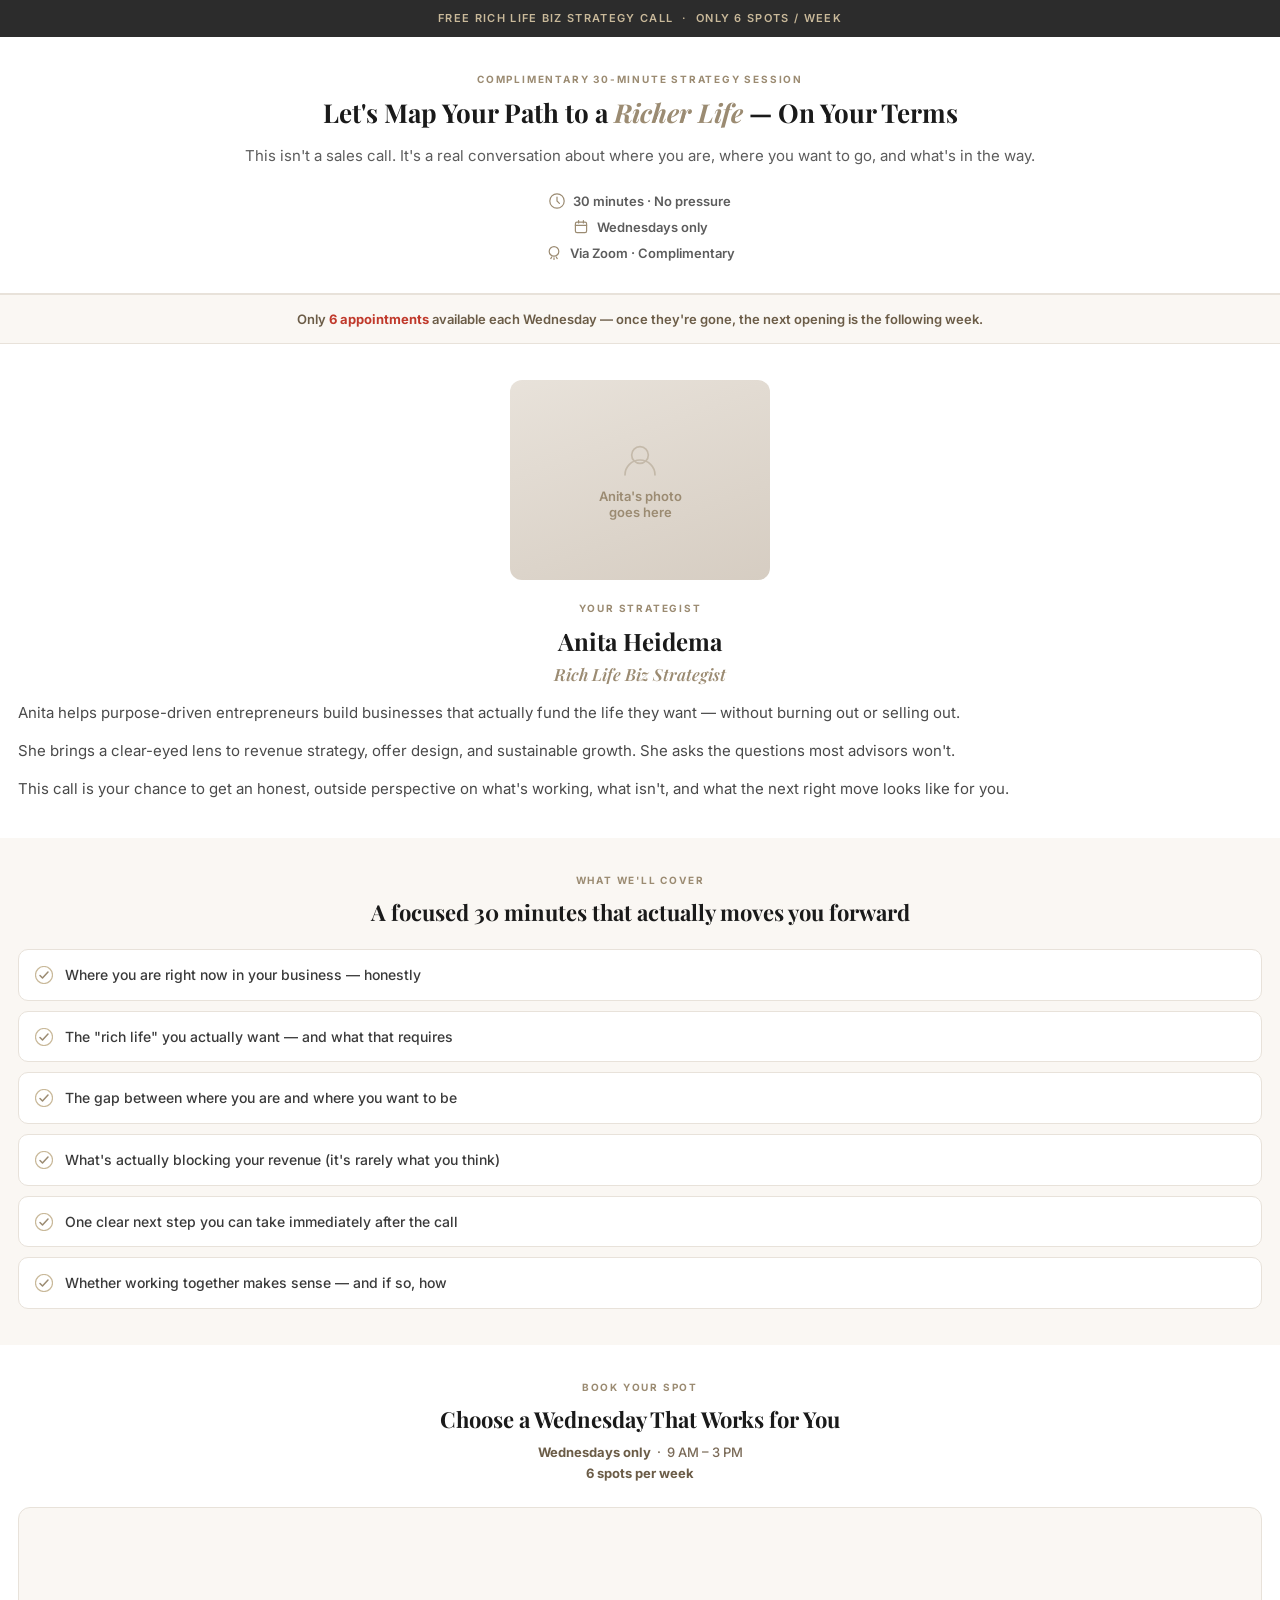
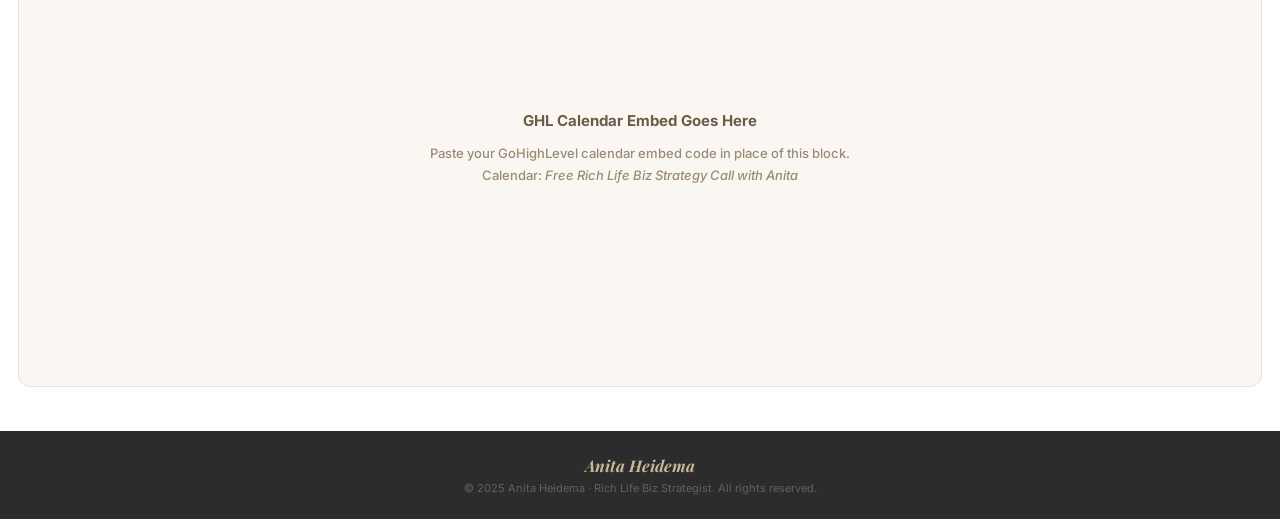
==== worldofpurpose/anita-calendar-mobile.html @ 242553d5 "Add mobile versions of Anita calendar booking and thank you pages" ====
<!DOCTYPE html>
<html lang="en">
<head>
<meta charset="UTF-8">
<meta name="viewport" content="width=device-width, initial-scale=1.0">
<title>Book a Free Rich Life Biz Strategy Call with Anita</title>
<link href="https://fonts.googleapis.com/css2?family=Inter:wght@400;500;600;700&family=Playfair+Display:ital,wght@0,600;0,700;1,600&display=swap" rel="stylesheet">
<style>
* { box-sizing: border-box; margin: 0; padding: 0; }
body { font-family: Inter, sans-serif; background: #f5f2ee; color: #2c2c2c; -webkit-font-smoothing: antialiased; }
.ah-wrap { background: #f5f2ee; color: #2c2c2c; font-family: Inter, sans-serif; width: 100%; min-height: 100vh; }

.topbar { background: #2c2c2c; padding: 10px 16px; text-align: center; font-size: 11px; font-weight: 600; letter-spacing: 0.12em; text-transform: uppercase; color: #c9b99a; line-height: 1.5; }

/* HERO */
.hero { background: #fff; padding: 36px 18px 32px; text-align: center; border-bottom: 1px solid #e8e2da; }
.eyebrow { font-size: 10px; font-weight: 700; letter-spacing: 0.18em; text-transform: uppercase; color: #9b8b72; margin-bottom: 12px; }
.hero h1 { font-family: "Playfair Display", Georgia, serif; font-size: 26px; font-weight: 700; line-height: 1.25; color: #1a1a1a; margin-bottom: 14px; }
.hero h1 em { font-style: italic; color: #9b8b72; }
.hero-sub { font-size: 15px; color: #5c5c5c; line-height: 1.7; margin-bottom: 24px; }
.badges { display: flex; flex-direction: column; align-items: center; gap: 10px; }
.badge { display: flex; align-items: center; gap: 8px; font-size: 13px; font-weight: 600; color: #5c5c5c; }
.badge svg { width: 16px; height: 16px; flex-shrink: 0; }

/* SCARCITY */
.scarcity { background: #faf7f3; border-top: 1px solid #e8e2da; border-bottom: 1px solid #e8e2da; padding: 14px 16px; text-align: center; }
.scarcity p { font-size: 13px; font-weight: 600; color: #6b5c47; line-height: 1.55; }
.scarcity span { color: #c0392b; font-weight: 700; }

/* ABOUT */
.about { background: #fff; padding: 36px 18px; }
.section-label { font-size: 10px; font-weight: 700; letter-spacing: 0.18em; text-transform: uppercase; color: #9b8b72; margin-bottom: 12px; display: block; text-align: center; }
.about-photo { width: 100%; max-width: 260px; height: 200px; border-radius: 12px; background: #e8e2da; overflow: hidden; margin: 0 auto 22px; display: flex; align-items: center; justify-content: center; }
.about-photo img { width: 100%; height: 100%; object-fit: cover; border-radius: 12px; }
.photo-placeholder { width: 100%; height: 100%; background: linear-gradient(160deg, #e8e2da, #d6cdc2); display: flex; flex-direction: column; align-items: center; justify-content: center; color: #9b8b72; font-size: 13px; font-weight: 600; text-align: center; padding: 20px; }
.about h2 { font-family: "Playfair Display", Georgia, serif; font-size: 24px; font-weight: 700; color: #1a1a1a; line-height: 1.25; margin-bottom: 14px; text-align: center; }
.about p { font-size: 15px; color: #4a4a4a; line-height: 1.75; margin-bottom: 12px; }
.about p:last-child { margin-bottom: 0; }

/* COVERS */
.covers { background: #faf7f3; padding: 36px 18px; }
.covers h2 { font-family: "Playfair Display", Georgia, serif; font-size: 22px; font-weight: 700; color: #1a1a1a; text-align: center; line-height: 1.3; margin-bottom: 22px; }
.cover-list { list-style: none; display: flex; flex-direction: column; gap: 10px; }
.cover-list li { display: flex; align-items: flex-start; gap: 12px; background: #fff; border: 1px solid #e8e2da; border-radius: 10px; padding: 14px 16px; font-size: 14px; color: #3a3a3a; line-height: 1.55; font-weight: 500; }
.cover-list li svg { flex-shrink: 0; margin-top: 2px; width: 18px; height: 18px; }

/* CALENDAR */
.calendar-section { background: #fff; padding: 36px 18px 44px; }
.calendar-section h2 { font-family: "Playfair Display", Georgia, serif; font-size: 22px; font-weight: 700; color: #1a1a1a; text-align: center; line-height: 1.3; margin-bottom: 8px; }
.avail-note { text-align: center; font-size: 13px; color: #7a6a57; margin-bottom: 24px; font-weight: 500; line-height: 1.6; }
.avail-note strong { color: #6b5c47; }
.calendar-embed { background: #faf7f3; border: 1px solid #e8e2da; border-radius: 12px; min-height: 480px; display: flex; align-items: center; justify-content: center; color: #9b8b72; font-size: 13px; font-weight: 500; text-align: center; padding: 28px 18px; }
.calendar-embed p { line-height: 1.7; }

/* FOOTER */
footer { background: #2c2c2c; padding: 24px 18px; text-align: center; }
.footer-name { font-family: "Playfair Display", Georgia, serif; font-size: 16px; font-weight: 700; color: #c9b99a; margin-bottom: 5px; font-style: italic; }
footer p { font-size: 11px; color: rgba(255,255,255,0.25); }
</style>
</head>
<body>
<div class="ah-wrap">

<div class="topbar">Free Rich Life Biz Strategy Call &nbsp;·&nbsp; Only 6 Spots / Week</div>

<section class="hero">
  <p class="eyebrow">Complimentary 30-Minute Strategy Session</p>
  <h1>Let's Map Your Path to a <em>Richer Life</em> — On Your Terms</h1>
  <p class="hero-sub">This isn't a sales call. It's a real conversation about where you are, where you want to go, and what's in the way.</p>
  <div class="badges">
    <div class="badge">
      <svg viewBox="0 0 20 20" fill="none">
        <circle cx="10" cy="10" r="9" stroke="#9b8b72" stroke-width="1.5"/>
        <path d="M10 5v5l3 3" stroke="#9b8b72" stroke-width="1.5" stroke-linecap="round"/>
      </svg>
      30 minutes · No pressure
    </div>
    <div class="badge">
      <svg viewBox="0 0 20 20" fill="none">
        <rect x="3" y="4" width="14" height="13" rx="2" stroke="#9b8b72" stroke-width="1.5"/>
        <path d="M3 8h14M7 2v3M13 2v3" stroke="#9b8b72" stroke-width="1.5" stroke-linecap="round"/>
      </svg>
      Wednesdays only
    </div>
    <div class="badge">
      <svg viewBox="0 0 20 20" fill="none">
        <path d="M10 2a6 6 0 100 12A6 6 0 0010 2zM10 18v-2M6 17l1-1.7M14 17l-1-1.7" stroke="#9b8b72" stroke-width="1.5" stroke-linecap="round"/>
      </svg>
      Via Zoom · Complimentary
    </div>
  </div>
</section>

<div class="scarcity">
  <p>Only <span>6 appointments</span> available each Wednesday — once they're gone, the next opening is the following week.</p>
</div>

<section class="about">
  <div class="about-photo">
    <!-- Replace with Anita's photo -->
    <div class="photo-placeholder">
      <svg width="40" height="40" viewBox="0 0 48 48" fill="none" style="margin-bottom:8px;opacity:0.4">
        <circle cx="24" cy="18" r="10" stroke="#9b8b72" stroke-width="2"/>
        <path d="M6 42c0-9.9 8.1-18 18-18s18 8.1 18 18" stroke="#9b8b72" stroke-width="2" stroke-linecap="round"/>
      </svg>
      Anita's photo<br>goes here
    </div>
  </div>
  <span class="section-label">Your Strategist</span>
  <h2>Anita Heidema<br><span style="font-size:0.7em;color:#9b8b72;font-weight:600;font-style:italic;">Rich Life Biz Strategist</span></h2>
  <p>Anita helps purpose-driven entrepreneurs build businesses that actually fund the life they want — without burning out or selling out.</p>
  <p>She brings a clear-eyed lens to revenue strategy, offer design, and sustainable growth. She asks the questions most advisors won't.</p>
  <p>This call is your chance to get an honest, outside perspective on what's working, what isn't, and what the next right move looks like for you.</p>
</section>

<section class="covers">
  <span class="section-label">What We'll Cover</span>
  <h2>A focused 30 minutes that actually moves you forward</h2>
  <ul class="cover-list">
    <li>
      <svg viewBox="0 0 18 18" fill="none">
        <circle cx="9" cy="9" r="8.5" stroke="#c9b99a" stroke-width="1.2"/>
        <path d="M5 9.5l2.5 2.5L13 6" stroke="#9b8b72" stroke-width="1.5" stroke-linecap="round" stroke-linejoin="round"/>
      </svg>
      Where you are right now in your business — honestly
    </li>
    <li>
      <svg viewBox="0 0 18 18" fill="none">
        <circle cx="9" cy="9" r="8.5" stroke="#c9b99a" stroke-width="1.2"/>
        <path d="M5 9.5l2.5 2.5L13 6" stroke="#9b8b72" stroke-width="1.5" stroke-linecap="round" stroke-linejoin="round"/>
      </svg>
      The "rich life" you actually want — and what that requires
    </li>
    <li>
      <svg viewBox="0 0 18 18" fill="none">
        <circle cx="9" cy="9" r="8.5" stroke="#c9b99a" stroke-width="1.2"/>
        <path d="M5 9.5l2.5 2.5L13 6" stroke="#9b8b72" stroke-width="1.5" stroke-linecap="round" stroke-linejoin="round"/>
      </svg>
      The gap between where you are and where you want to be
    </li>
    <li>
      <svg viewBox="0 0 18 18" fill="none">
        <circle cx="9" cy="9" r="8.5" stroke="#c9b99a" stroke-width="1.2"/>
        <path d="M5 9.5l2.5 2.5L13 6" stroke="#9b8b72" stroke-width="1.5" stroke-linecap="round" stroke-linejoin="round"/>
      </svg>
      What's actually blocking your revenue (it's rarely what you think)
    </li>
    <li>
      <svg viewBox="0 0 18 18" fill="none">
        <circle cx="9" cy="9" r="8.5" stroke="#c9b99a" stroke-width="1.2"/>
        <path d="M5 9.5l2.5 2.5L13 6" stroke="#9b8b72" stroke-width="1.5" stroke-linecap="round" stroke-linejoin="round"/>
      </svg>
      One clear next step you can take immediately after the call
    </li>
    <li>
      <svg viewBox="0 0 18 18" fill="none">
        <circle cx="9" cy="9" r="8.5" stroke="#c9b99a" stroke-width="1.2"/>
        <path d="M5 9.5l2.5 2.5L13 6" stroke="#9b8b72" stroke-width="1.5" stroke-linecap="round" stroke-linejoin="round"/>
      </svg>
      Whether working together makes sense — and if so, how
    </li>
  </ul>
</section>

<section class="calendar-section">
  <span class="section-label">Book Your Spot</span>
  <h2>Choose a Wednesday That Works for You</h2>
  <p class="avail-note"><strong>Wednesdays only</strong> &nbsp;·&nbsp; 9 AM – 3 PM<br><strong>6 spots per week</strong></p>

  <!-- PASTE YOUR GHL CALENDAR EMBED CODE BELOW -->
  <div class="calendar-embed">
    <!-- Replace this entire div with your GHL calendar embed snippet -->
    <p>
      <strong style="display:block;margin-bottom:8px;color:#6b5c47;font-size:15px;">GHL Calendar Embed Goes Here</strong>
      Paste your GoHighLevel calendar embed code in place of this block.<br>
      Calendar: <em>Free Rich Life Biz Strategy Call with Anita</em>
    </p>
  </div>
  <!-- END CALENDAR EMBED -->

</section>

<footer>
  <div class="footer-name">Anita Heidema</div>
  <p>&copy; 2025 Anita Heidema · Rich Life Biz Strategist. All rights reserved.</p>
</footer>

</div>
</body>
</html>
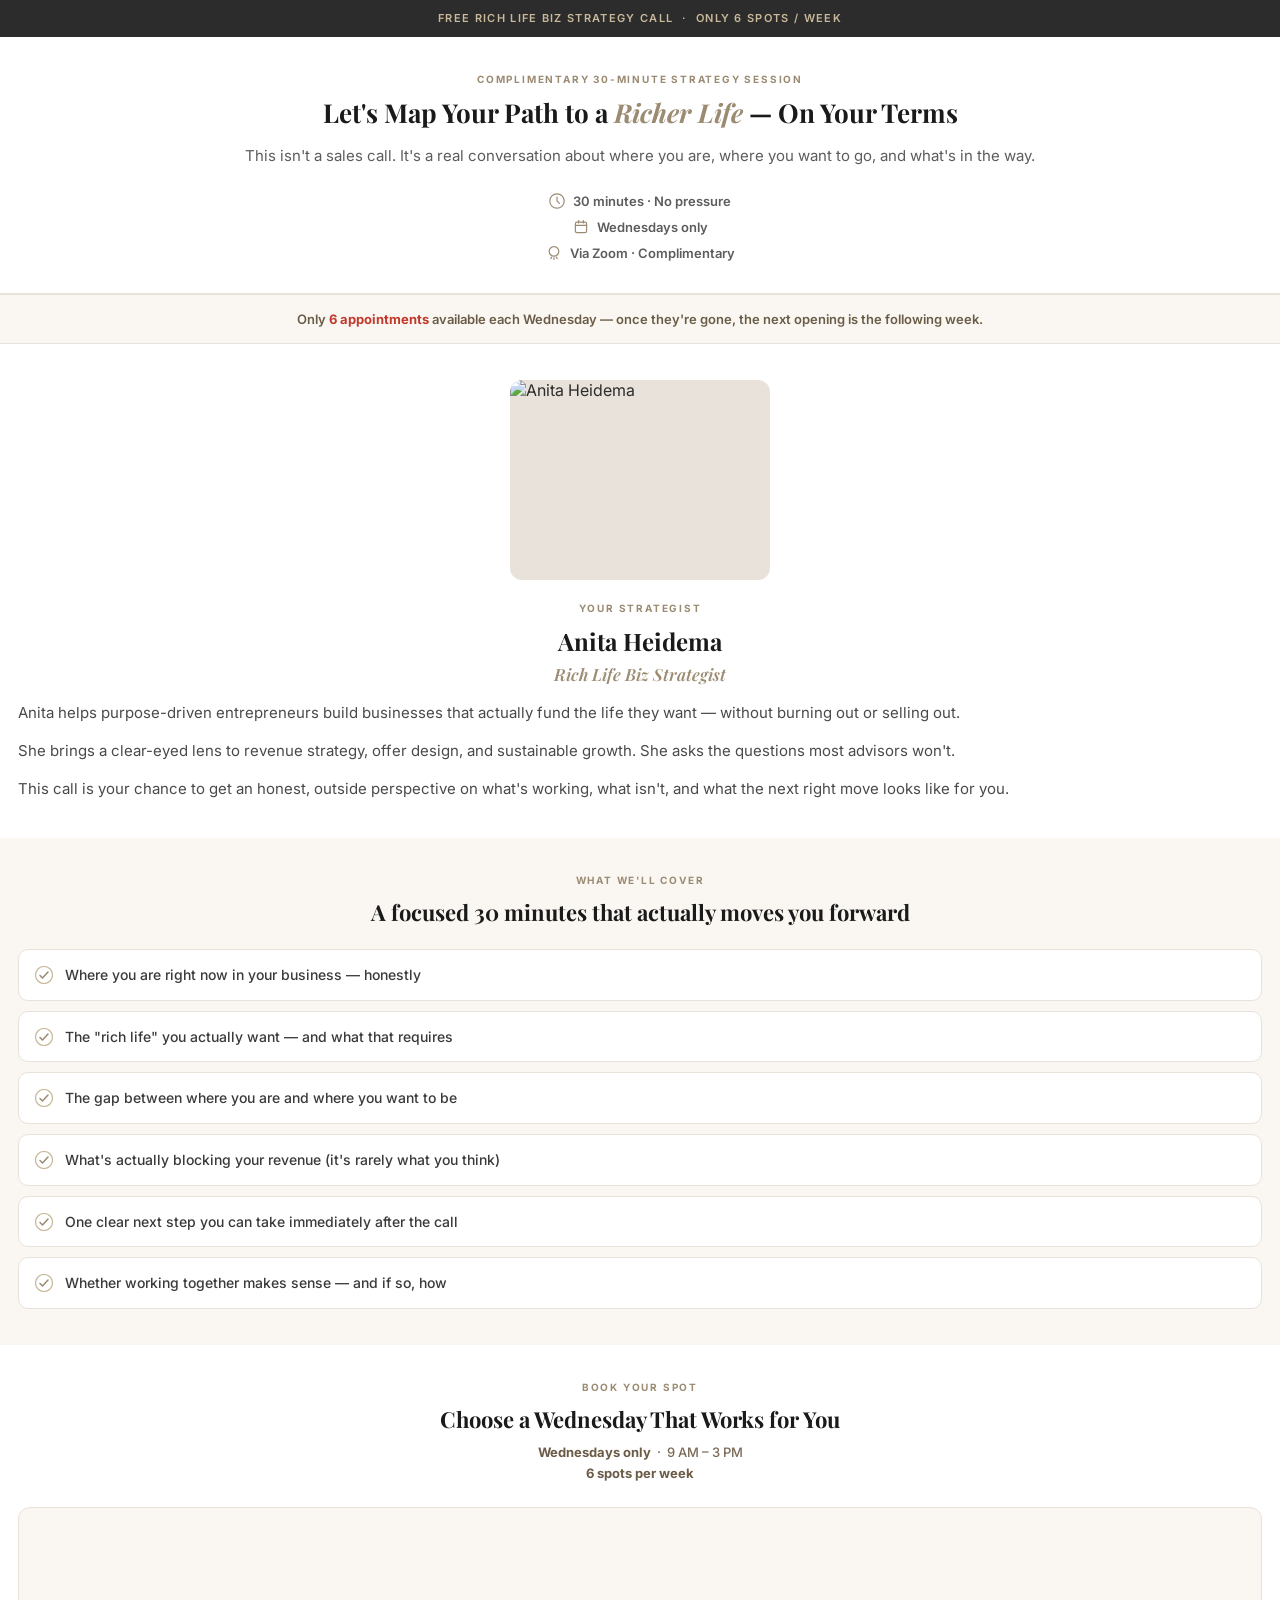
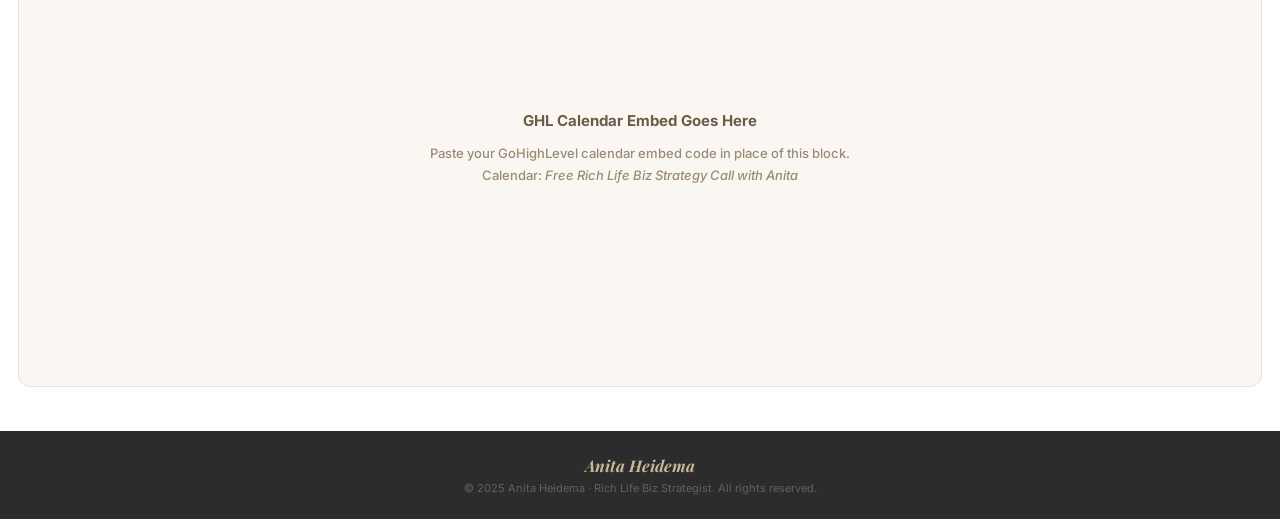
==== commit 93b61196: "Add Anita's photo to calendar booking pages" ====
--- a/worldofpurpose/anita-calendar-mobile.html
+++ b/worldofpurpose/anita-calendar-mobile.html
@@ -97,14 +97,7 @@
 
 <section class="about">
   <div class="about-photo">
-    <!-- Replace with Anita's photo -->
-    <div class="photo-placeholder">
-      <svg width="40" height="40" viewBox="0 0 48 48" fill="none" style="margin-bottom:8px;opacity:0.4">
-        <circle cx="24" cy="18" r="10" stroke="#9b8b72" stroke-width="2"/>
-        <path d="M6 42c0-9.9 8.1-18 18-18s18 8.1 18 18" stroke="#9b8b72" stroke-width="2" stroke-linecap="round"/>
-      </svg>
-      Anita's photo<br>goes here
-    </div>
+    <img src="https://assets.cdn.filesafe.space/L3N57c0PYnWY3qPb0zEE/media/6a40383f89d9cd8dc2e7d7cc.jpg" alt="Anita Heidema" style="width:100%;height:100%;object-fit:cover;border-radius:12px;">
   </div>
   <span class="section-label">Your Strategist</span>
   <h2>Anita Heidema<br><span style="font-size:0.7em;color:#9b8b72;font-weight:600;font-style:italic;">Rich Life Biz Strategist</span></h2>
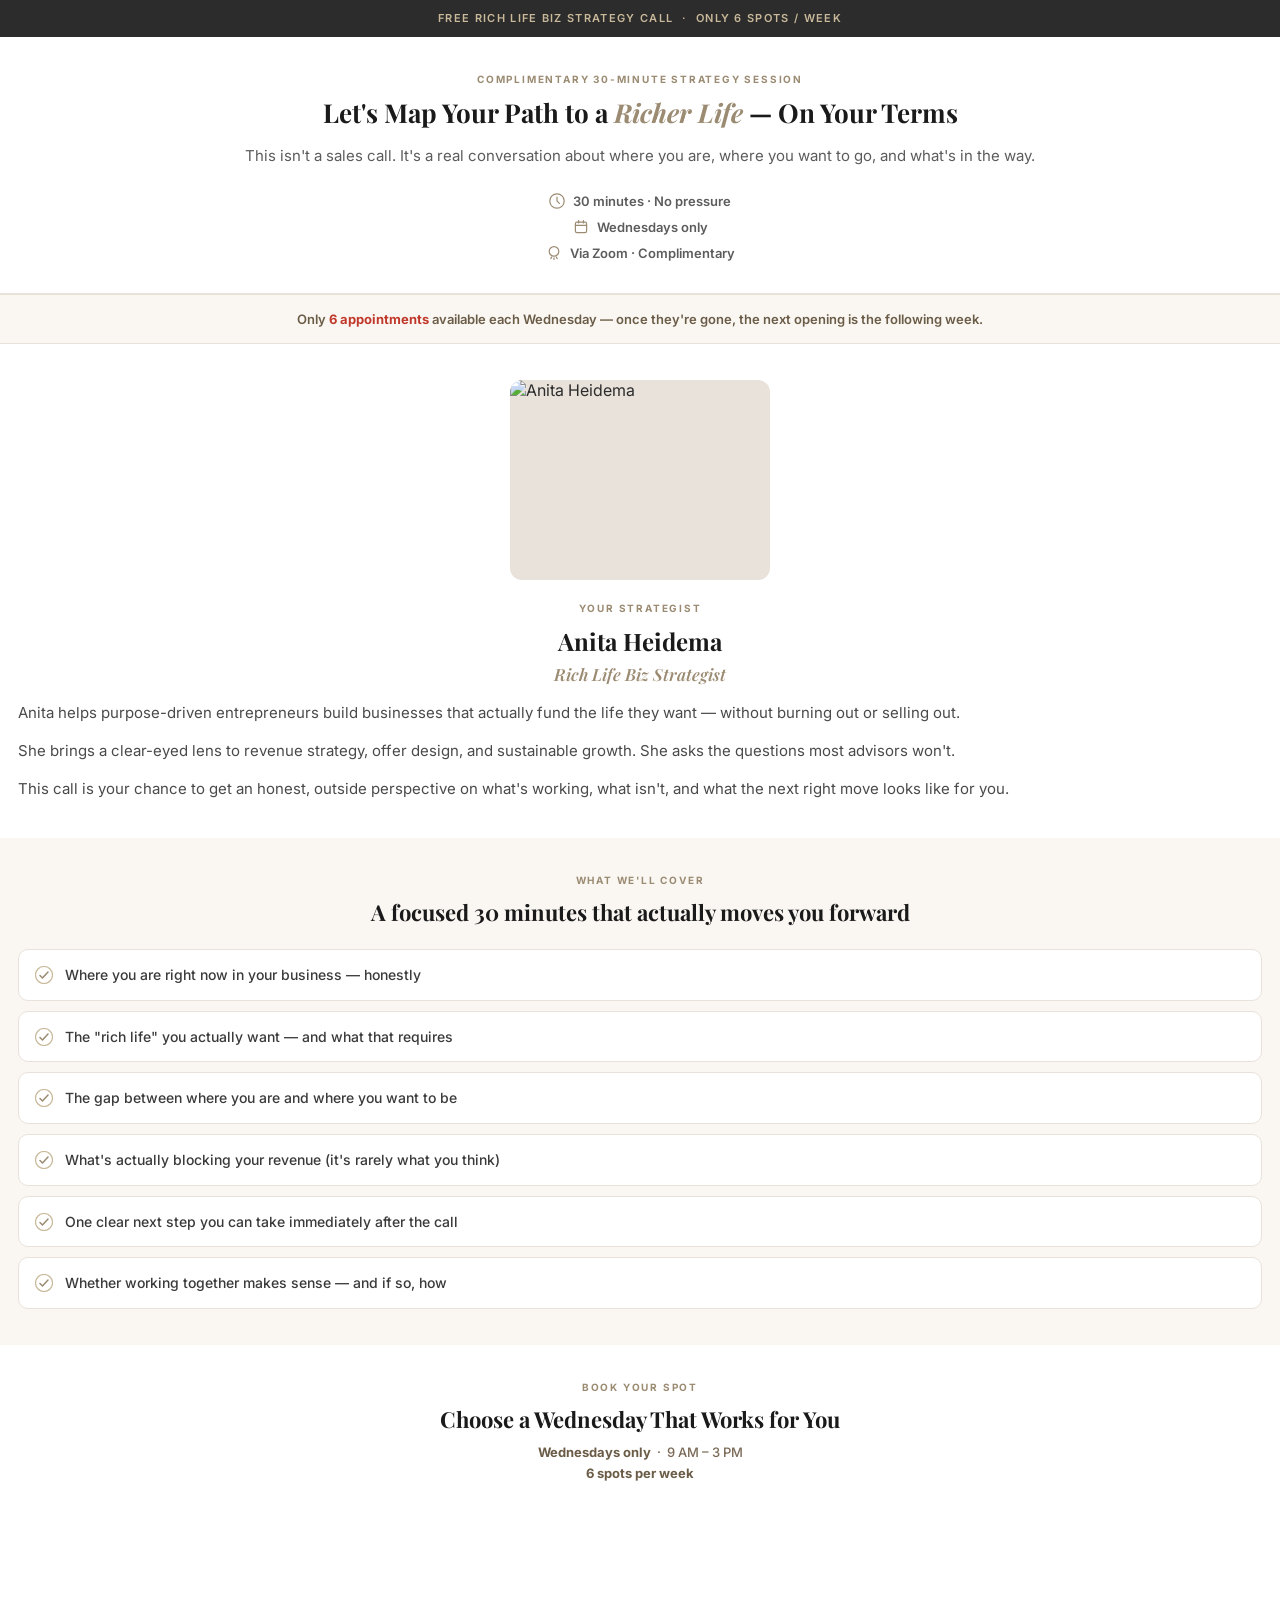
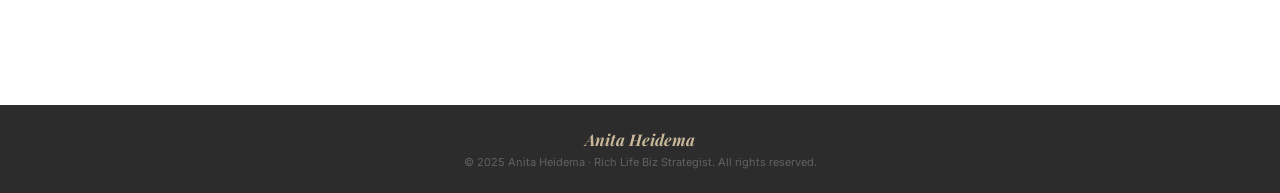
==== commit e95213ef: "Embed GHL calendar widget in Anita booking pages" ====
--- a/worldofpurpose/anita-calendar-mobile.html
+++ b/worldofpurpose/anita-calendar-mobile.html
@@ -160,16 +160,8 @@
   <h2>Choose a Wednesday That Works for You</h2>
   <p class="avail-note"><strong>Wednesdays only</strong> &nbsp;·&nbsp; 9 AM – 3 PM<br><strong>6 spots per week</strong></p>
 
-  <!-- PASTE YOUR GHL CALENDAR EMBED CODE BELOW -->
-  <div class="calendar-embed">
-    <!-- Replace this entire div with your GHL calendar embed snippet -->
-    <p>
-      <strong style="display:block;margin-bottom:8px;color:#6b5c47;font-size:15px;">GHL Calendar Embed Goes Here</strong>
-      Paste your GoHighLevel calendar embed code in place of this block.<br>
-      Calendar: <em>Free Rich Life Biz Strategy Call with Anita</em>
-    </p>
-  </div>
-  <!-- END CALENDAR EMBED -->
+  <iframe src="https://api.leadconnectorhq.com/widget/booking/652th3Ovgb6M5E6liP6u" style="width: 100%;border:none;overflow: hidden;" scrolling="no" id="652th3Ovgb6M5E6liP6u_1782593699883"></iframe>
+  <script src="https://link.msgsndr.com/js/form_embed.js" type="text/javascript"></script>
 
 </section>
 
